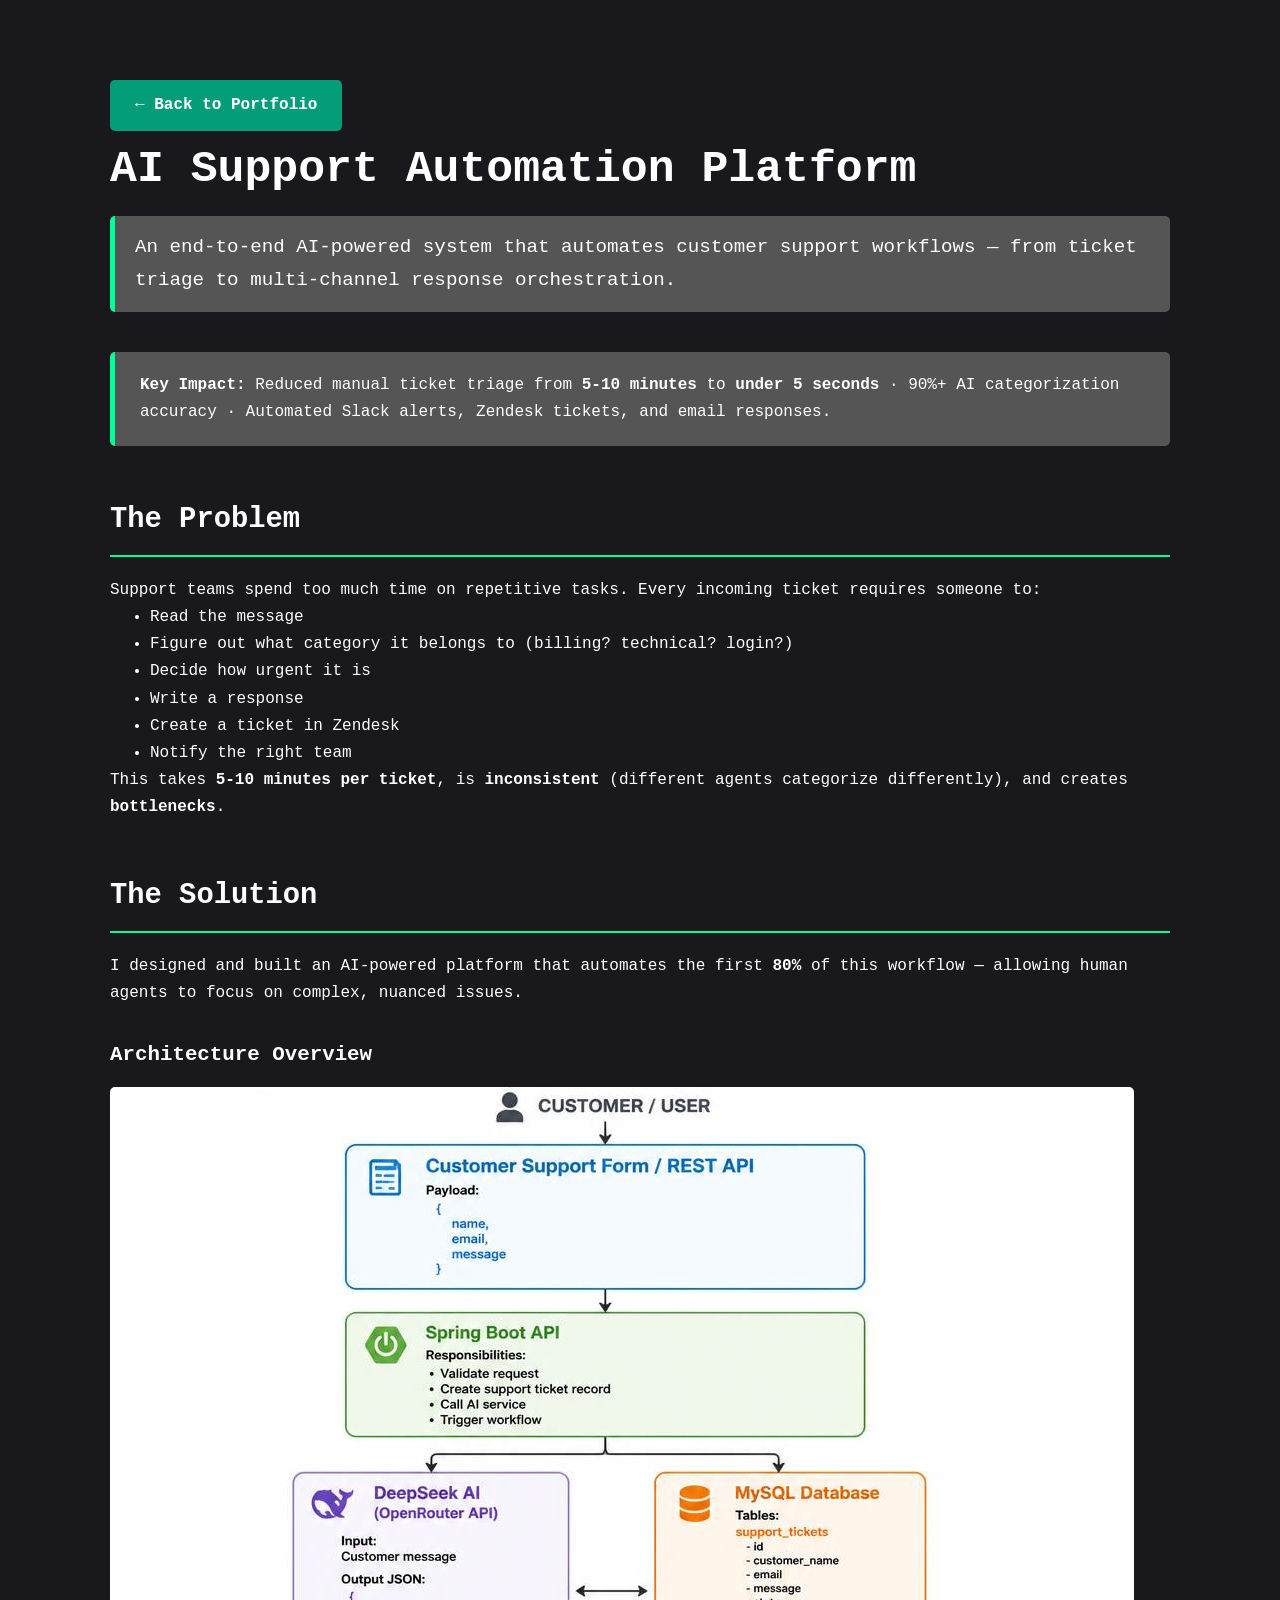
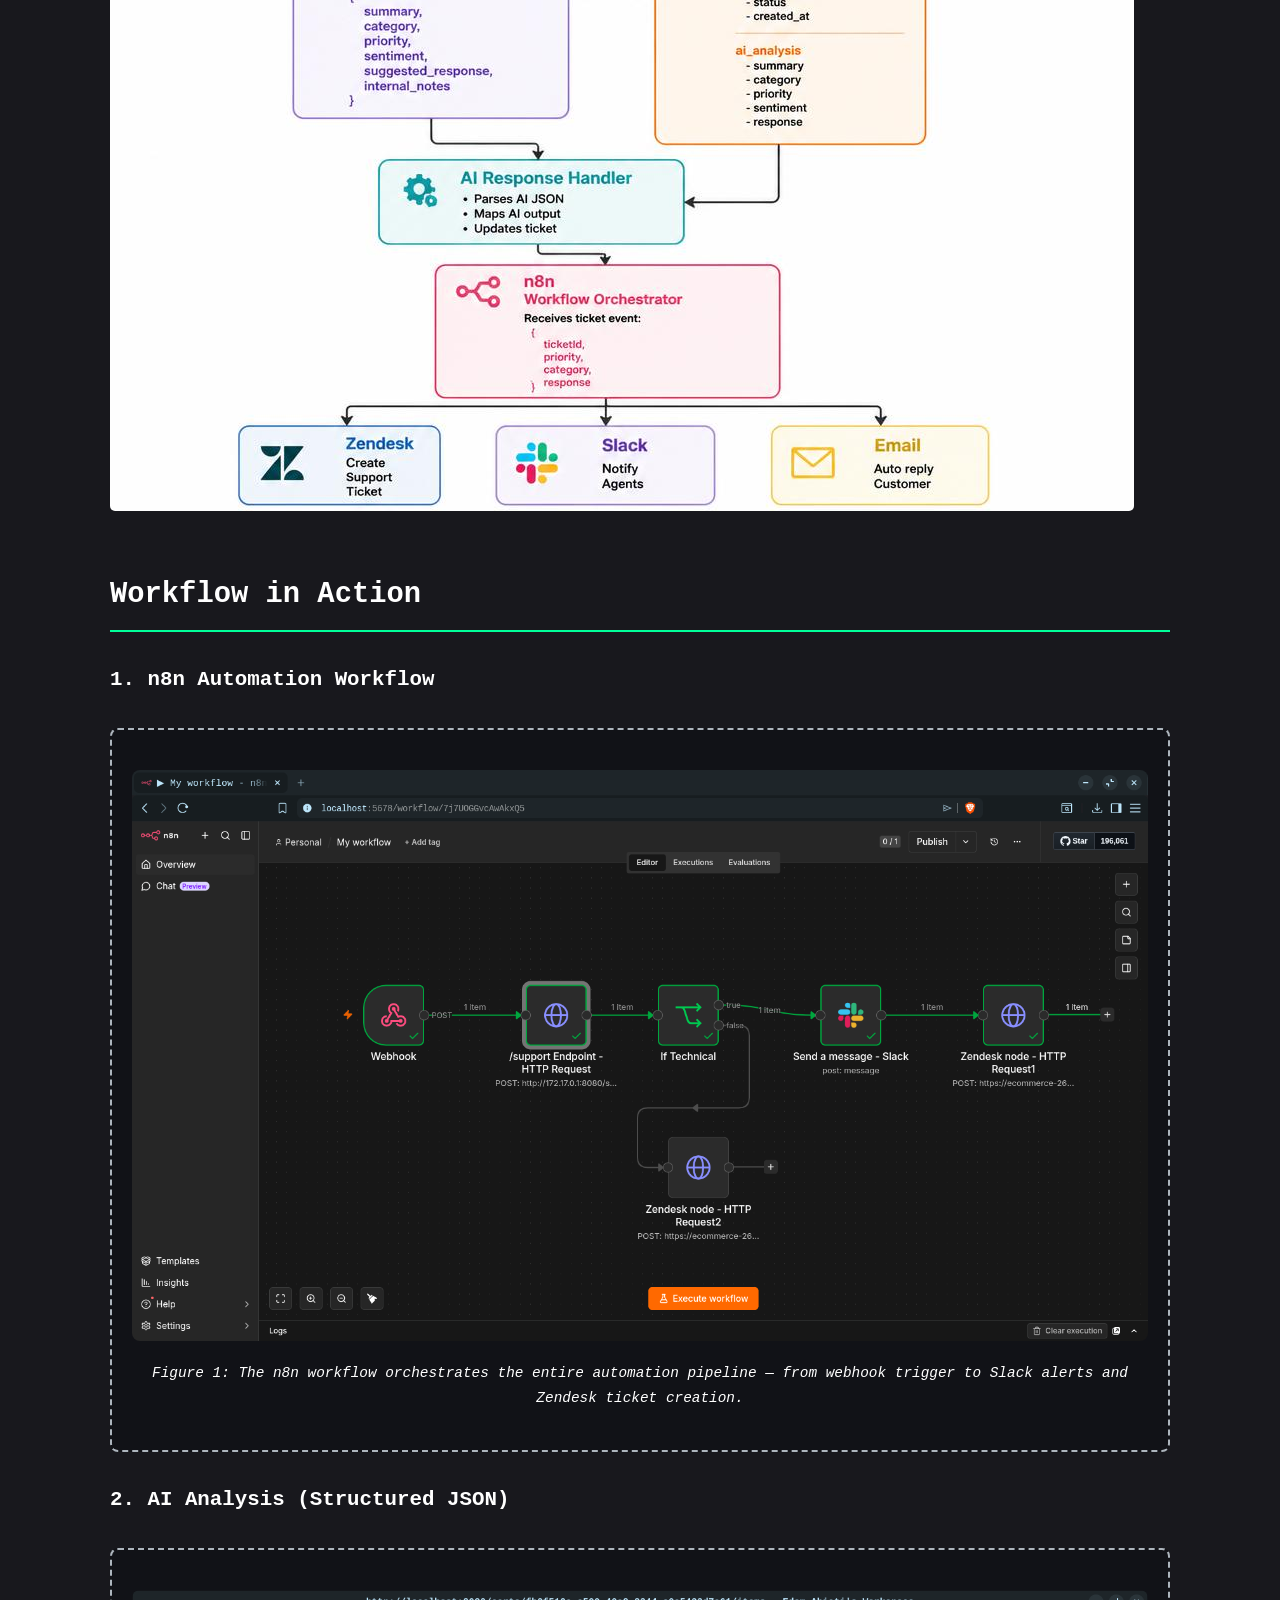
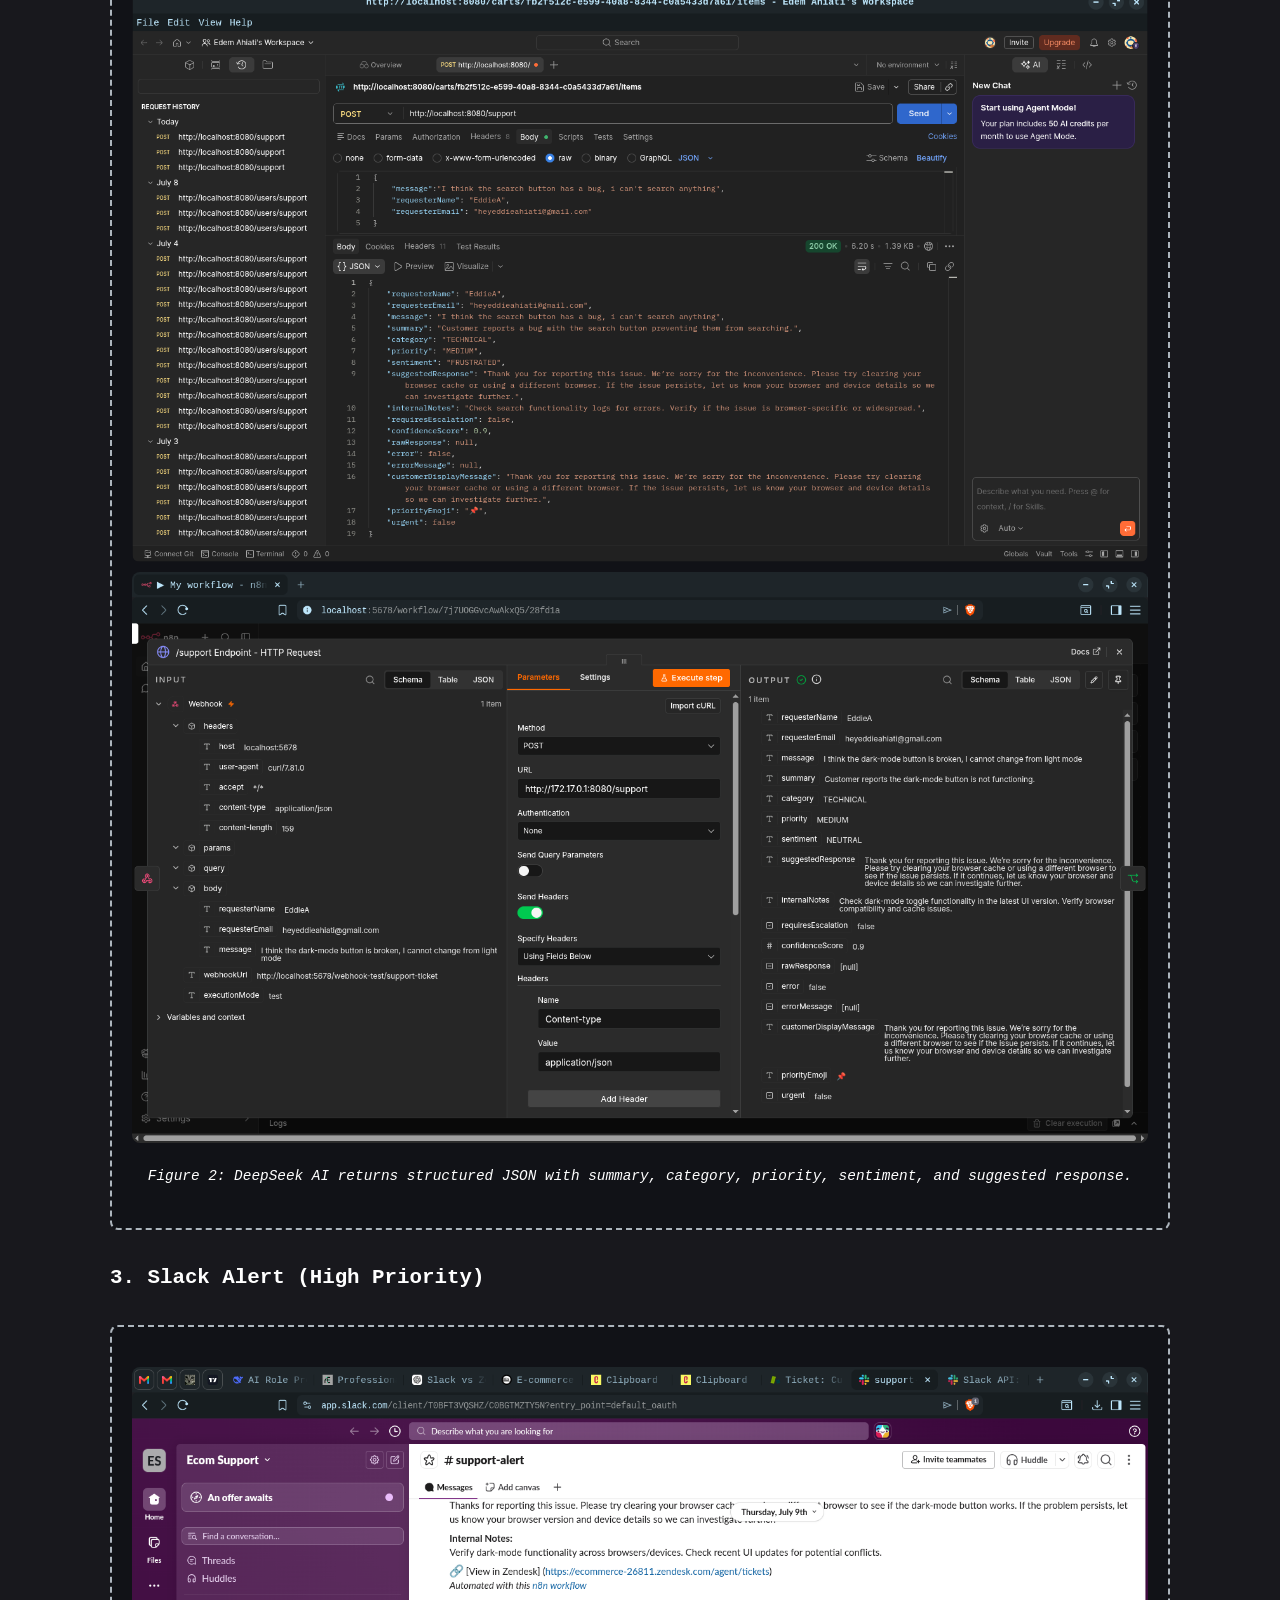
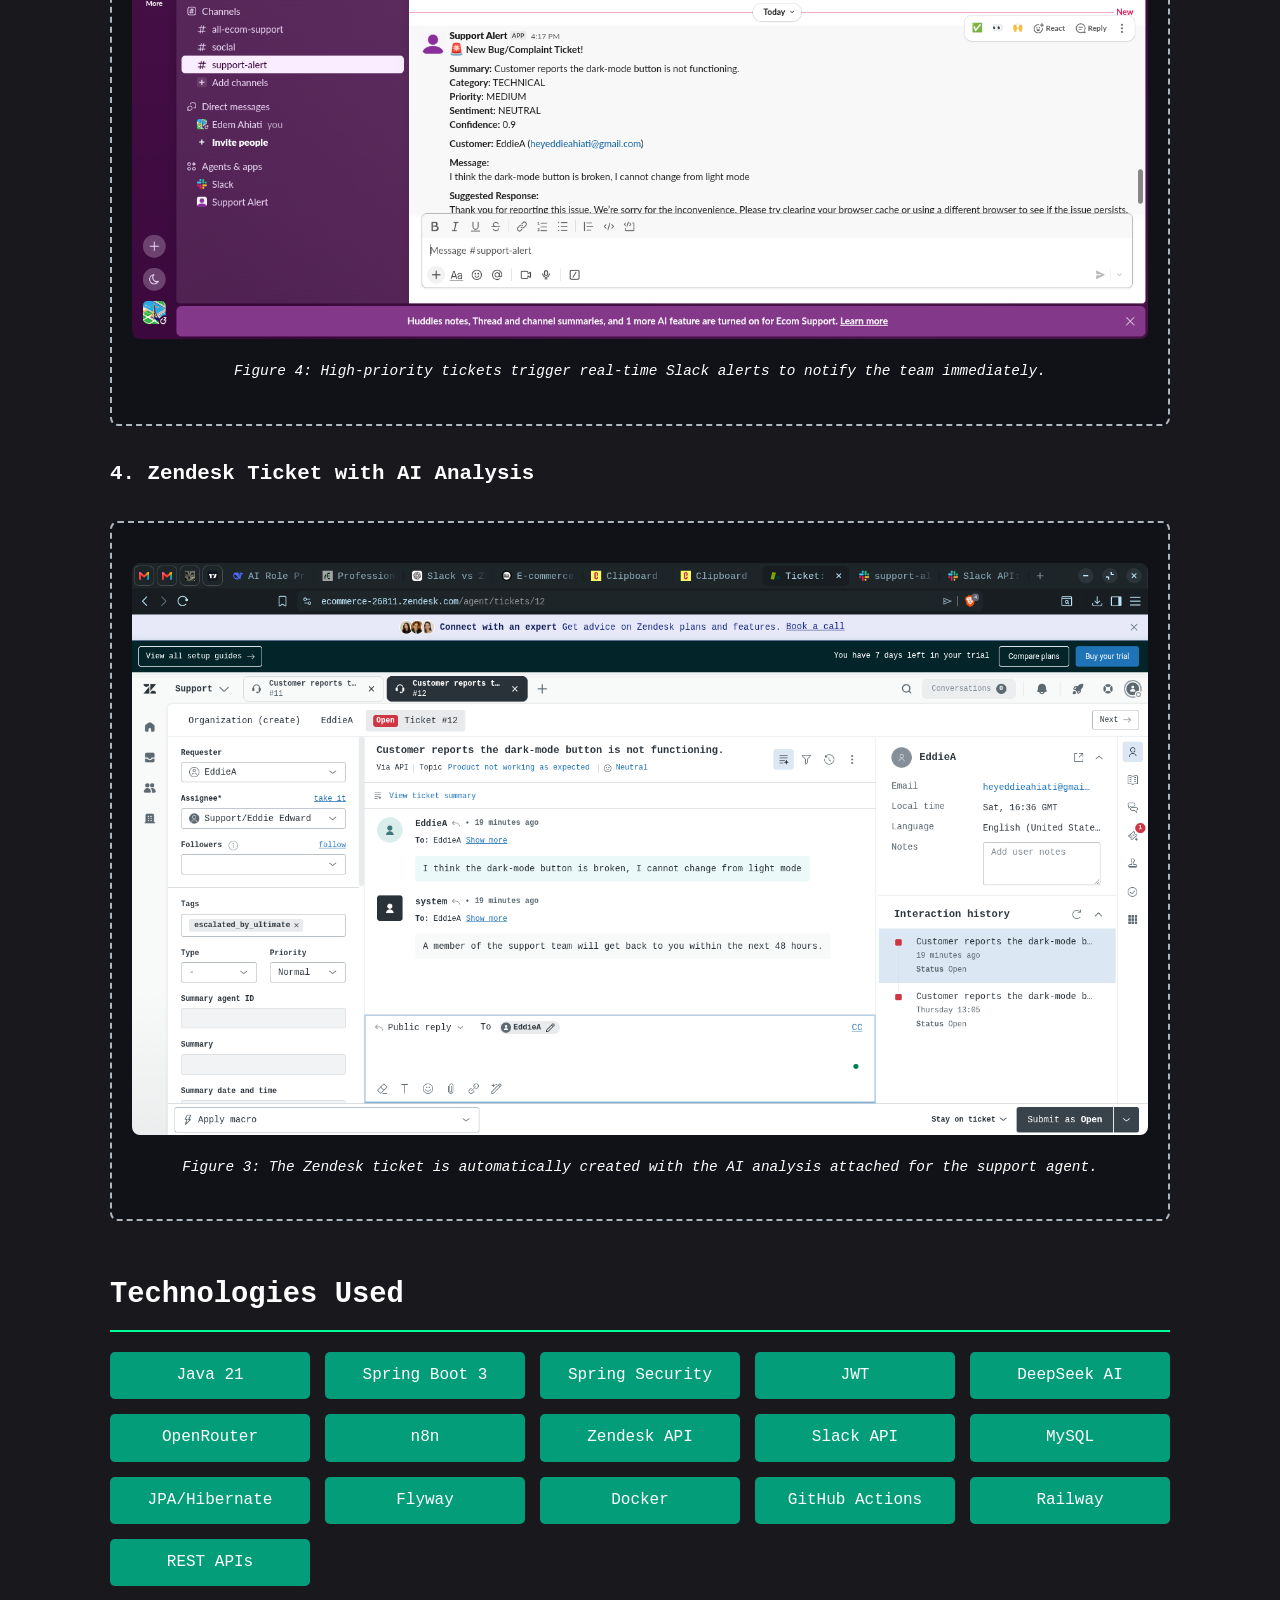
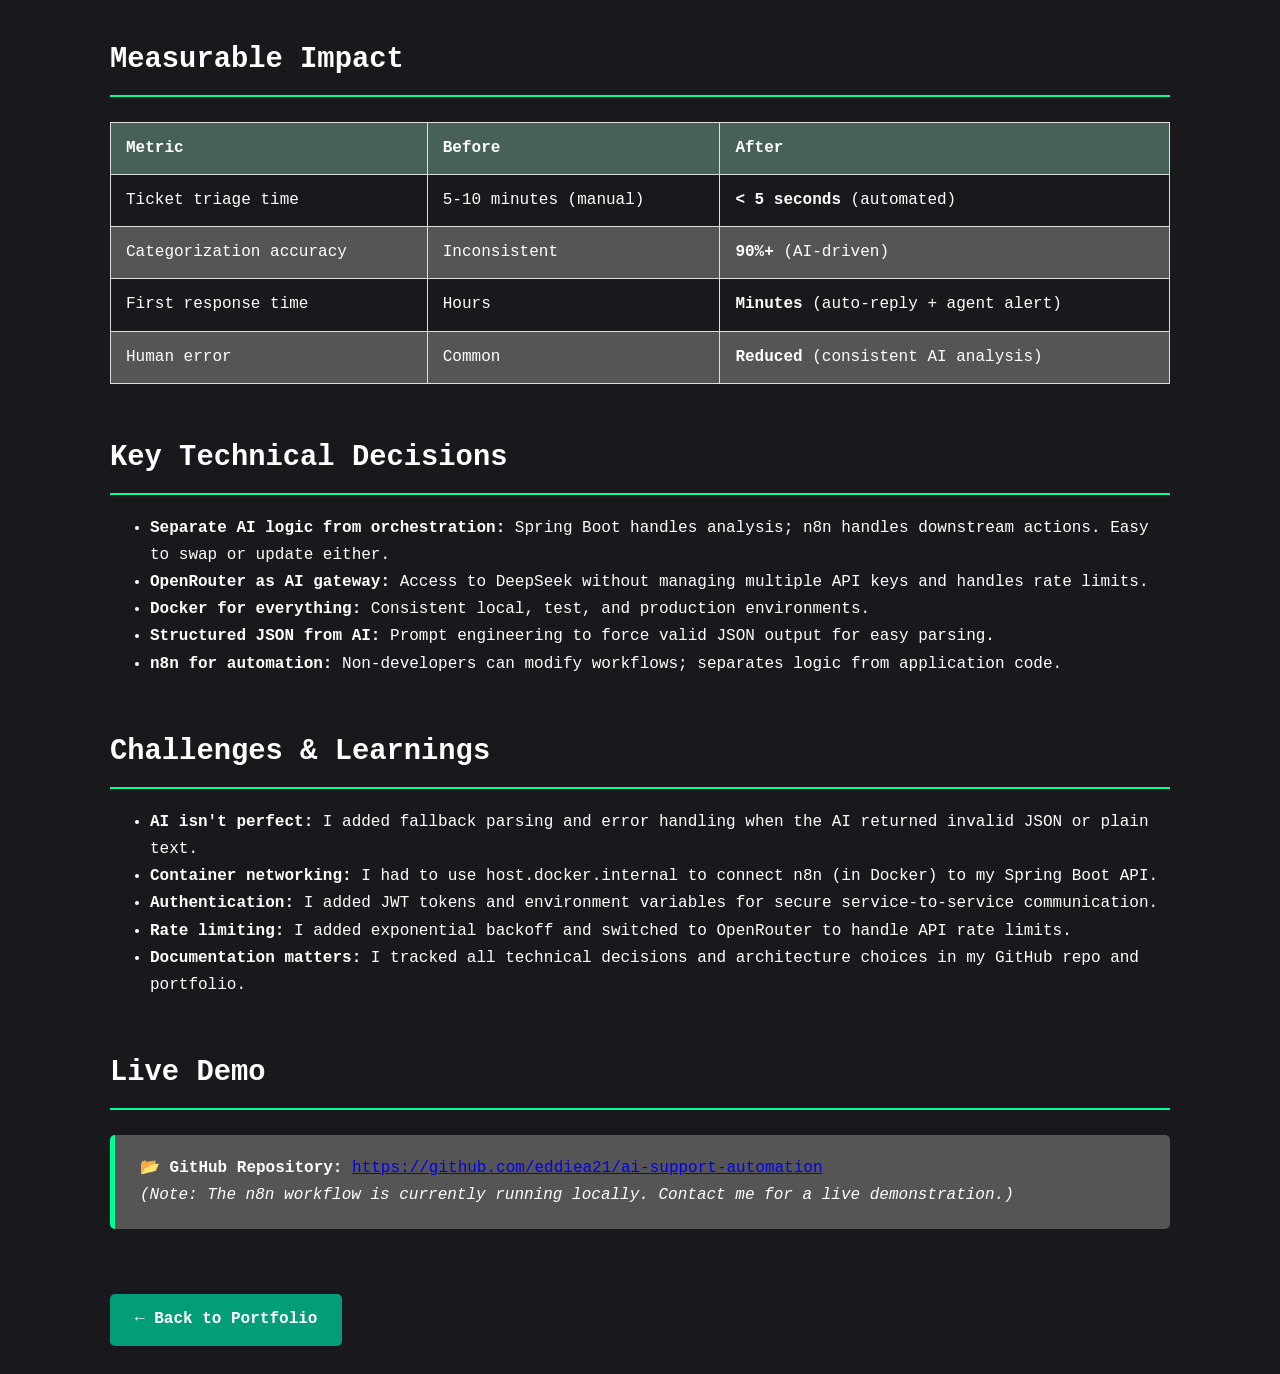
==== case-study.html @ dcce42e5 "Add second project(AI Automation Platform)" ====
<!DOCTYPE html>
<html lang="en">
<head>
    <meta charset="UTF-8">
    <meta name="viewport" content="width=device-width, initial-scale=1.0">
    <title>AI Support Automation Platform | Eddie Ahiati</title>
    <link rel="stylesheet" href="style.css">
    <style>
        /* --- Case Study Specific Styles --- */
        .case-study-container {
            max-width: 1100px;
            margin: 0 auto;
            padding: 40px 20px;
            font-family: 'Segoe UI', Tahoma, Geneva, Verdana, sans-serif;
            line-height: 1.7;
            color: #ffffff;
        }

        .case-study-container h1 {
            font-size: 2.8rem;
            margin-bottom: 0.2em;
            color: #ffffff;
        }

        .case-study-container .subtitle {
            font-size: 1.2rem;
            color: #ffffff;
            border-radius: 5px;
            border-left: 5px solid rgba(0, 255, 153);
            padding-left: 20px;
            margin-bottom: 40px;
            background: #555;
            padding: 15px 20px;
        }

        .case-study-container h2 {
            font-size: 1.8rem;
            margin-top: 50px;
            margin-bottom: 20px;
            color: #ffffff;
            border-bottom: 2px solid rgba(0, 255, 153);
            padding-bottom: 10px;
        }

        .case-study-container h3 {
            font-size: 1.3rem;
            margin-top: 30px;
            margin-bottom: 15px;
            color: #ffffff;
        }

        .case-study-container .highlight-box {
            background: #555;
            border-left: 5px solid rgba(0, 255, 153);
            padding: 20px 25px;
            margin: 25px 0;
            border-radius: 5px;
        }

        .case-study-container .tech-grid {
            display: grid;
            grid-template-columns: repeat(auto-fit, minmax(200px, 1fr));
            gap: 15px;
            margin: 20px 0;
        }

        .case-study-container .tech-item {
            background: #049d79;
            padding: 10px 15px;
            border-radius: 5px;
            font-weight: 500;
            text-align: center;
        }

        .screenshot-placeholder {
            background: #090c1071;
            border: 2px dashed #adb5bd;
            border-radius: 8px;
            padding: 40px 20px;
            text-align: center;
            margin: 30px 0;
            color: #6c757d;
            font-style: italic;
        }

        .screenshot-placeholder img {
            max-width: 100%;
            border-radius: 8px;
        }

        .screenshot-placeholder .caption {
            margin-top: 10px;
            font-size: 0.9rem;
            color: #ffffff;
        }

        .impact-table {
            width: 100%;
            border-collapse: collapse;
            margin: 25px 0;
        }

        .impact-table th,
        .impact-table td {
            border: 1px solid #ddd;
            padding: 12px 15px;
            text-align: left;
        }

        .impact-table th {
            background: #486156;
            color: #ffffff;
        }

        .impact-table tr:nth-child(even) {
            background: #555;
        }

        .back-link {
            display: inline-block;
            margin-top: 40px;
            padding: 12px 25px;
            background: #049d79;
            color: #ffffff;
            text-decoration: none;
            border-radius: 5px;
            font-weight: 600;
            transition: background 0.3s;
        }

        .back-link:hover {
            background: rgba(0, 255, 153);
        }

        .architecture-diagram img{
            border-radius: 5px;
        }

        /* Responsive */
        @media (max-width: 768px) {
            .case-study-container h1 {
                font-size: 2rem;
            }
            .case-study-container h2 {
                font-size: 1.5rem;
            }
            .tech-grid {
                grid-template-columns: repeat(auto-fit, minmax(150px, 1fr));
            }
        }
    </style>
</head>
<body>
    <!-- Include your portfolio's navigation/header here -->
    <header>
        <!-- Copy your existing header/nav code -->
        <nav>
            <!-- Your navigation links -->
        </nav>
    </header>

    <div class="case-study-container">
        <!-- Back Link -->
        <a href="index.html" class="back-link">← Back to Portfolio</a>

        <!-- Title Section -->
        <h1>AI Support Automation Platform</h1>
        <div class="subtitle">
            An end-to-end AI-powered system that automates customer support workflows — from ticket triage to multi-channel response orchestration.
        </div>

        <!-- Quick Stats -->
        <div class="highlight-box">
            <strong>Key Impact:</strong> Reduced manual ticket triage from <strong>5-10 minutes</strong> to <strong>under 5 seconds</strong> · 
            90%+ AI categorization accuracy · Automated Slack alerts, Zendesk tickets, and email responses.
        </div>

        <!-- ============================================ -->
        <!-- SECTION 1: THE PROBLEM                       -->
        <!-- ============================================ -->
        <h2>The Problem</h2>
        <p>
            Support teams spend too much time on repetitive tasks. Every incoming ticket requires someone to:
        </p>
        <ul>
            <li>Read the message</li>
            <li>Figure out what category it belongs to (billing? technical? login?)</li>
            <li>Decide how urgent it is</li>
            <li>Write a response</li>
            <li>Create a ticket in Zendesk</li>
            <li>Notify the right team</li>
        </ul>
        <p>
            This takes <strong>5-10 minutes per ticket</strong>, is <strong>inconsistent</strong> (different agents categorize differently), and creates <strong>bottlenecks</strong>.
        </p>

        <!-- ============================================ -->
        <!-- SECTION 2: THE SOLUTION                      -->
        <!-- ============================================ -->
        <h2>The Solution</h2>
        <p>
            I designed and built an AI-powered platform that automates the first <strong>80%</strong> of this workflow — allowing human agents to focus on complex, nuanced issues.
        </p>

        <h3>Architecture Overview</h3>
        <div class="architecture-diagram">
            <img src="images/arch.jpg" alt="architecture-diagram">
        </div>

        <!-- ============================================ -->
        <!-- SECTION 3: SCREENSHOTS (PLACEHOLDERS)        -->
        <!-- ============================================ -->
        <h2>Workflow in Action</h2>
        <!-- Screenshot 1: n8n Workflow -->
        <h3>1. n8n Automation Workflow</h3>
        <div class="screenshot-placeholder">
            <!-- REPLACE src WITH YOUR n8n WORKFLOW SCREENSHOT -->
            <img src="images/n8n-workflow.png" alt="n8n workflow showing webhook, HTTP request to Spring Boot, conditional logic, Slack, and Zendesk nodes">
            <div class="caption">Figure 1: The n8n workflow orchestrates the entire automation pipeline — from webhook trigger to Slack alerts and Zendesk ticket creation.</div>
        </div>

        <!-- Screenshot 2: AI JSON Response -->
        <h3>2. AI Analysis (Structured JSON)</h3>
        <div class="screenshot-placeholder">
            <!-- REPLACE src WITH YOUR AI JSON RESPONSE SCREENSHOT -->
            <img src="images/ai-json-response.png" alt="JSON response from DeepSeek AI showing summary, category, priority, sentiment, suggested response">
            <img src="images/n8n-ai-response.png" alt="JSON response from DeepSeek AI showing summary, category, priority, sentiment, suggested response">
            <div class="caption">Figure 2: DeepSeek AI returns structured JSON with summary, category, priority, sentiment, and suggested response.</div>
        </div>

        <!-- Screenshot 4: Slack Alert -->
        <h3>3. Slack Alert (High Priority)</h3>
        <div class="screenshot-placeholder">
            <!-- REPLACE src WITH YOUR SLACK ALERT SCREENSHOT -->
            <img src="images/slack-alert.png" alt="Slack notification showing high priority ticket alert">
            <div class="caption">Figure 4: High-priority tickets trigger real-time Slack alerts to notify the team immediately.</div>
        </div>

        <!-- Screenshot 3: Zendesk Ticket -->
        <h3>4. Zendesk Ticket with AI Analysis</h3>
        <div class="screenshot-placeholder">
            <!-- REPLACE src WITH YOUR ZENDESK TICKET SCREENSHOT -->
            <img src="images/zendesk-ticket.png" alt="Zendesk ticket showing AI analysis in the ticket body">
            <div class="caption">Figure 3: The Zendesk ticket is automatically created with the AI analysis attached for the support agent.</div>
        </div>

        <!-- ============================================ -->
        <!-- SECTION 4: TECHNOLOGIES                      -->
        <!-- ============================================ -->
        <h2>Technologies Used</h2>
        <div class="tech-grid">
            <div class="tech-item">Java 21</div>
            <div class="tech-item">Spring Boot 3</div>
            <div class="tech-item">Spring Security</div>
            <div class="tech-item">JWT</div>
            <div class="tech-item">DeepSeek AI</div>
            <div class="tech-item">OpenRouter</div>
            <div class="tech-item">n8n</div>
            <div class="tech-item">Zendesk API</div>
            <div class="tech-item">Slack API</div>
            <div class="tech-item">MySQL</div>
            <div class="tech-item">JPA/Hibernate</div>
            <div class="tech-item">Flyway</div>
            <div class="tech-item">Docker</div>
            <div class="tech-item">GitHub Actions</div>
            <div class="tech-item">Railway</div>
            <div class="tech-item">REST APIs</div>
        </div>

        <!-- ============================================ -->
        <!-- SECTION 5: IMPACT                            -->
        <!-- ============================================ -->
        <h2>Measurable Impact</h2>
        <table class="impact-table">
            <thead>
                <tr>
                    <th>Metric</th>
                    <th>Before</th>
                    <th>After</th>
                </tr>
            </thead>
            <tbody>
                <tr>
                    <td>Ticket triage time</td>
                    <td>5-10 minutes (manual)</td>
                    <td><strong>&lt; 5 seconds</strong> (automated)</td>
                </tr>
                <tr>
                    <td>Categorization accuracy</td>
                    <td>Inconsistent</td>
                    <td><strong>90%+</strong> (AI-driven)</td>
                </tr>
                <tr>
                    <td>First response time</td>
                    <td>Hours</td>
                    <td><strong>Minutes</strong> (auto-reply + agent alert)</td>
                </tr>
                <tr>
                    <td>Human error</td>
                    <td>Common</td>
                    <td><strong>Reduced</strong> (consistent AI analysis)</td>
                </tr>
            </tbody>
        </table>

        <!-- ============================================ -->
        <!-- SECTION 6: KEY DECISIONS                     -->
        <!-- ============================================ -->
        <h2>Key Technical Decisions</h2>
        <ul>
            <li><strong>Separate AI logic from orchestration:</strong> Spring Boot handles analysis; n8n handles downstream actions. Easy to swap or update either.</li>
            <li><strong>OpenRouter as AI gateway:</strong> Access to DeepSeek without managing multiple API keys and handles rate limits.</li>
            <li><strong>Docker for everything:</strong> Consistent local, test, and production environments.</li>
            <li><strong>Structured JSON from AI:</strong> Prompt engineering to force valid JSON output for easy parsing.</li>
            <li><strong>n8n for automation:</strong> Non-developers can modify workflows; separates logic from application code.</li>
        </ul>

        <!-- ============================================ -->
        <!-- SECTION 7: CHALLENGES & LEARNINGS            -->
        <!-- ============================================ -->
        <h2>Challenges & Learnings</h2>
        <ul>
            <li><strong>AI isn't perfect:</strong> I added fallback parsing and error handling when the AI returned invalid JSON or plain text.</li>
            <li><strong>Container networking:</strong> I had to use <code>host.docker.internal</code> to connect n8n (in Docker) to my Spring Boot API.</li>
            <li><strong>Authentication:</strong> I added JWT tokens and environment variables for secure service-to-service communication.</li>
            <li><strong>Rate limiting:</strong> I added exponential backoff and switched to OpenRouter to handle API rate limits.</li>
            <li><strong>Documentation matters:</strong> I tracked all technical decisions and architecture choices in my GitHub repo and portfolio.</li>
        </ul>

        <!-- ============================================ -->
        <!-- SECTION 8: LIVE DEMO                         -->
        <!-- ============================================ -->
        <h2>Live Demo</h2>
        <div class="highlight-box">
            <p><strong>📂 GitHub Repository:</strong> 
                <a href="https://github.com/EddieA21/E-commerce-store" target="_blank">
                    https://github.com/eddiea21/ai-support-automation
                </a>
            </p>
            <p><em>(Note: The n8n workflow is currently running locally. Contact me for a live demonstration.)</em></p>
        </div>

        <!-- Back Link -->
        <a href="index.html" class="back-link">← Back to Portfolio</a>
    </div>

    <!-- Include your portfolio's footer here -->
    <footer>
        <!-- Your existing footer code -->
    </footer>
</body>
</html>
---- style.css ----
* {
    margin: 0;
    box-sizing: border-box;
    font-family: "JetBrains Mono", monospace, -apple-system, BlinkMacSystemFont, 'Segoe UI', Roboto, Oxygen, Ubuntu, Cantarell, 'Open Sans', 'Helvetica Neue', sans-serif;
}

html{
    scroll-behavior: smooth;
}
.animate__animated.animate__pulse {
  --animate-duration: 1.5s;
  --animate-delay: 4s
}
body {
    background-color: #18181d;
    color: #ffffff;
    min-height: 100vh;
    overflow-x: hidden;
}

.grid_stretch{
    position: relative;

}
/* Made the grid come before portfolio content */
.svg_grid1{
    position: absolute;
    z-index: -1;
    height: 80vh;
    opacity: 0.1;
    width: 100vw;
    margin-top: 5.7rem;
}

/* Loading Screen */
#loading-screen {
    position: fixed;
    top: 0;
    left: 0;
    width: 100%;
    height: 100%;
    background: linear-gradient(135deg, #0f172a 0%, #1e293b 100%);
    display: flex;
    flex-direction: column;
    justify-content: center;
    align-items: center;
    z-index: 1000;
    transition: opacity 0.5s ease-out;
}

.nameIntro, .nameIntro1{
    line-height: 2.5rem;
    font-size: 2.6rem;
    word-spacing: -8px;
    font-weight: 800;
}

.loader {
    width: 80px;
    height: 80px;
    position: relative;
}

.loader-inner {
    position: absolute;
    border: 4px solid transparent;
    border-top: 4px solid rgba(0, 255, 153);
    border-radius: 50%;
    width: 100%;
    height: 100%;
    animation: spin 1.5s linear infinite;
}

.loader-inner:nth-child(2) {
    border: 4px solid transparent;
    border-bottom: 4px solid rgb(136, 241, 199);
    animation: spin-reverse 1s linear infinite;
}

.loader-text {
    margin-top: 20px;
    font-size: 1.5rem;
    color: rgba(0, 255, 153);
    text-align: center;
}

.progress-bar {
    width: 200px;
    height: 4px;
    background: #334155;
    border-radius: 2px;
    margin-top: 20px;
    overflow: hidden;
}

.progress {
    height: 100%;
    width: 0%;
    background: linear-gradient(90deg, rgb(58, 245, 170), rgba(0, 255, 153));
    border-radius: 2px;
    transition: width 3s linear;
}

/* Portfolio Content */
#portfolio-content {
    opacity: 1;
    padding: 20px;
    max-width: 1220px;
    margin: 0 auto;
    transition: filter 0.3s ease;
}
/* #portfolio-content:not(.svg_grid1) {
    opacity: -1;

    max-width: 100%;
    margin: 0;
    transition: filter 0.3s ease;
} */

.body_change{
    opacity: 1;
    padding: 20px;
    max-width: 1220px;
    margin: 0 auto;
    overflow-x: hidden;
    transition: filter 0.3s ease;
}
 .side_menu {
    position: fixed;
    top: 0;
    right: 0;
    width: 45vw;
    height: 100%;
    background-color: #29292e;
    z-index: 1000;
    display: flex;
    flex-direction: column;
    padding-top: 4rem;
    align-items: center;
    line-height: 4rem;
    transform: translateX(100%);
    transition: transform 0.4s ease-in-out;
}
.cross{
    position: absolute;
    top: 35px;
    right: 25px;
    width: 35px;
    height: 35px;
    border: 0;
    border-radius: 5px;
    font-size: 25px;
    cursor: pointer;
    background-color: rgba(0, 255, 153);
}

.home_nav{
    color: rgba(0, 255, 153);
    font-size: large;
}
.nav_lists a:not(.home_nav){
    color: #ffffff;
    text-decoration: none;
}
.navside_lists a:not(.home_nav){
    color: #ffffff;
    text-decoration: none;
}
.navside_lists a:not(.home_nav):hover{
    color: rgba(0, 255, 153);
}

.nav_lists a:not(.home_nav):hover{
    color: rgba(0, 255, 153);
}

.reverse{
    background: transparent;
    border: 1px solid rgba(0, 255, 153);
    padding: .5rem;
    display: flex;
    justify-content: center;
    align-items: center;
    width: 2.5rem;
    height: 2.5rem;
    cursor: pointer;
    border-radius: 6px;
    animation-name: reverseArrow;
    animation-duration: 0.5s;
    animation-delay: 2.2s;
}

@keyframes reverseArrow{
    from{
        transform: rotate(90deg);
    }
    to{
        transform: rotate(0);
    }
}

.reverse_arrow{
    font-weight: 600;
    font-size: 1.5rem;
}

.navside_lists{
    list-style: none;
    display: flex;
    flex-direction: column;
    justify-content: flex-start;
    /* align-items: center; */
    margin: 0;
    padding: 0;
    width: 100%;
    font-size: large;
}

.nav_lists{
    list-style: none;
    display: flex;
    justify-content: space-evenly;
    align-items: center;
    padding: 1rem;
    width: 100%;
    font-size: large;
}

.side_menu.active {
    transform: translateX(0);
}

.nav_bar {
    display: flex;
    justify-content: space-between;
    padding-bottom: 15px;
    padding-top: 5px;
    margin-bottom: 1rem;
    align-items: center;
}

.myName {
    font-size: 2.5rem;
    color: #ffffff;
}

.nameIntro1{
    color: rgba(0, 255, 153);
    margin-bottom: 1.5rem;
    
}

.collapsible {
    width: 30px;
    height: 30px;
    cursor: pointer;
    border-radius: 5px;
    border: 1px solid rgb(2, 248, 150);
    background-color:  rgba(0, 255, 153);
    
}

.profile {
    display: flex;
    flex-direction: column;
    justify-content: center;
    align-items: center;
    margin-bottom: 6rem;
    text-align: center;
}

.profile img {
    width: 250px;
    border-radius: 50%;
    object-fit: cover;

    filter: grayscale(15%);
    border: 2px solid rgba(0, 255, 153);
}

.border-animation{
    position: absolute;
    top: 0;
    left: 0;
    width: 100%;
    height: 100%;
    animation: rotate 15s linear infinite;
    z-index: 1;
}

.grid_right{
    position: relative;
    padding: 1rem;
}

.intro_text{
    line-height: 1.8rem;
    margin-top: 2rem;
}

@keyframes rotate {
    from{
        transform: rotate(0);
    }
    to{
        transform: rotate(360deg);
    }
}
.status {
    color: #f8fafc;
    font-size: 1.2rem;
    margin-bottom: 10px;
    position: absolute;
    top: -3rem;
}

.nameIntro {
    padding-top: 1.5rem;
    margin-bottom: 10px;
    color: #f8fafc;

}

.profile p {
    color: #f8fafc;
    margin-bottom: 20px;
    max-width: 600px;
}

.profile a[download] {
    display: inline-block;
    padding: 12px 25px;
    background-color: rgb(47, 201, 139);
    color: white;
    text-decoration: none;
    border-radius: 30px;
    font-weight: 800;
    margin-bottom: 25px;
    animation-name: upDown;
    animation-duration: 4s;
    animation-iteration-count: infinite;
    animation-timing-function: ease-in-out;
    transition:  .6s ease;
}

@keyframes upDown{
    50%{
        transform: translateY(-6px);
    }
   
}

.profile a[download]:hover {
    background: rgba(0, 255, 153);
}

.socials {
    display: flex;
    justify-content: center;
    gap: 20px;
    margin-top: 0.7rem;
    width: auto;
}

.socials_footer{
    display: flex;
    gap: 1rem;
    flex-shrink: 1;
}
.footer_items p{
    font-size: 1.3rem;
}

.socials_footer a{
    color: rgba(0, 255, 153);
    text-decoration: none;
    font-size: 1.4rem;
    transition: color 0.3s ease;
}
.move_up{
    color: rgba(0, 255, 153);
    text-decoration: none;
    font-size: 1.4rem;
    border: 1px solid;
    width: 1.8rem;
    border-radius: 5px;
    text-align: center;
}

.socials a {
    color: rgba(0, 255, 153);
    text-decoration: none;
    font-size: 1.5rem;
    transition: color 0.3s ease;
}

.socials a:hover {
    color: #f8fafc;
}

.education_title, .short_profile, .projects, .experience, .report {
    text-align: center;
    font-size: 3rem;
    font-weight: 800;
    margin: 40px 0 20px;
    color: #ffffff;
    opacity: 1;
}

.education {
    display: grid;
    grid-template-columns: repeat(auto-fit,minmax(280px,1fr));
    gap: 25px;
}

.education_stage {
    position: relative;
    overflow: hidden;

    background: rgba(255,255,255,0.04);
    border: 1px solid rgba(255,255,255,0.08);
    border-radius: 20px;

    backdrop-filter: blur(15px);

    transition:
        transform .4s ease,
        border-color .4s ease,
        box-shadow .4s ease;

    padding: 30px;
}

.education_stage::before {
    content: "";

    position: absolute;
    inset: 0;

    background:
        radial-gradient(
            500px circle at var(--x) var(--y),
            rgba(0,255,153,.18),
            transparent 40%
        );

    opacity: 0;
    transition: opacity .3s ease;
}

.education_stage:hover {
    transform: translateY(-10px);
    border-color: #00ff99;

    box-shadow:
        0 0 30px rgba(0,255,153,.2);
}

.education_stage:hover::before {
    opacity: 1;
}

.education_stage p {
    color: #cbd5e1;
    line-height: 1.6;
}

.profile_container {
    display: grid;
    grid-template-columns: repeat(auto-fit, minmax(300px, 1fr));
    gap: 1rem;
    margin-bottom: 5rem;
}

.container_box {
    border-radius: 12px;
    overflow: hidden;
    height: 200px;
}

.container_box img {
    width: 100%;
    height: 100%;
    object-fit: cover;
}

.projects_container {
    display: grid;
    grid-template-columns: repeat(auto-fit, minmax(450px, 1fr));
    gap: 20px;
    margin-bottom: 5rem;
}

form{
    display: flex;
    flex-direction: column;
    gap: 1rem;
    justify-content: center;
    padding: 1rem;
    margin-bottom: 5rem;
}


#userDetails, #userDetails2, #usermsg{
    width: 100%;
    background-color: rgba(192, 187, 187, 0.068);
    color: rgba(255, 255, 255, 0.685);
    border: 1px solid rgb(54, 54, 54);
    border-radius: 5px;
    margin-bottom: 7px;
    margin-top: 5px;
    outline: 0;
    transition: border-color 0.2s;
}

#userDetails:focus,
#userDetails2:focus,
#usermsg:focus{
    border-color: rgb(97, 95, 95);
}

#userDetails, #userDetails2{
    padding: .6rem;
}
#usermsg{
    font-size: 16px;
    padding: .6rem;
    resize: none;
    
}

.send_message{
    background-color: rgb(4, 134, 82);
    border: 0;
    border-radius: 5px;
    padding: .5rem;
    font-size: 1rem;
    color: #fff;
    cursor: pointer;
    transition: background-color 0.2s;
}
.send_message:hover{
    background-color: rgb(6, 160, 98);
}

#contact_me{
    padding: 1rem;
    text-align: left;
}


.projects_box {
    position: relative;
    height: 25rem;
    border: 1px solid rgb(97, 95, 95);
    cursor: pointer;
    transition: transform 0.5s ease, box-shadow 0.3s ease;
    border-radius: 12px;
    overflow: hidden;
}

.projects_box:hover {
    transform: perspective(800px) rotateX(5deg) rotateY(5deg) scale(1.02);
    box-shadow: 0 20px 40px rgba(0,0,0,0.3);
}

.project_stack {
    padding-top: 0.5rem;
    padding-bottom: 0;
    font-size:x-large;
    width: 50%;
    display: inline;
}

.project_view{
    display: flex;
    justify-content:space-between;
}

.visit_link{
    font-weight: bold;
    color: #00ff99;
}

.project_overlay {
    position: absolute;
    height: 45%;
    bottom: 0;
    left: 0;
    right: 0;
    background: linear-gradient(transparent, rgba(0,0,0,0.8));
    padding: 20px;
    padding-bottom: 0.5rem;
    color: white;
    line-height: 1.5rem;
}

.map-container {
  width: 100%;
  height: 100%;
  margin-top: 20px;
  filter: grayscale(0) invert(1);
  display: flex;
  justify-content: center;
  margin-bottom: 1.5rem;
  animation-name: colorChange;
  animation-duration: 5s;
  animation-iteration-count: infinite;
  animation-timing-function: ease-in;
}

@keyframes colorChange{
    0%{
        filter: grayscale(0) invert(1);
    }
    25%{
        filter: grayscale(1) invert(1);
    } 
    50%{
        filter: grayscale(100%) invert(1);
    }
} 

iframe{
    border-radius: 2rem;
    padding: 1rem;
}

.projects_box img {
    width: 100%;
    height: 55%;
    object-fit: cover;
}

@media screen and (max-width:768px){
    .projects_box img{
        height: 40%;
    }
    .project_overlay{
        height: 60%;
    }
}

.experience_container {
    display: grid;
    grid-template-columns: repeat(auto-fit, minmax(450px, 1fr));
    gap: 35px;
    grid-auto-rows: 16rem;
    margin-top: 5rem;
    margin-bottom: 8.5rem;
}


.details{
    display: flex;
    justify-content: center;
    align-items: center;
    gap: 1rem;
    width: 100%;
}

.message, .email{
    text-align: center;
    padding: 1rem;
    width: 100%;
    font-size: large;
    font-weight:500;
    text-decoration: none;
    border-radius: 10px;
    border: none;
    color: #fff;

}

.email{
    background-color: rgb(1, 185, 112);
}

.message{
    background-color: #01c9c9;
}

.experience_box img {
    width: 100%;
    height: 100%;
    object-fit: cover;
    border-radius: 12px;
}

.footer_items{
    display: flex;
    justify-content: space-around;
    align-items: center;
    flex-wrap: nowrap;
    width: 100%;
    flex-shrink: 1;
    margin-top: 5rem;
    margin-bottom: 3rem;
}

.message a{
    text-decoration: none;
    color: white;
}

.know_me{
    text-align: center;
}

.known_text{
    font-size: 1.5rem;
}

.report {
    margin-top: 60px;
}

#portfolio-content > p {
    text-align: center;
    color: #cbd5e1;
    max-width: 800px;
    margin: 0 auto 40px;
    line-height: 1.6;

}

.timeline_container {
    display: flex;
    margin: 40px 0 80px;
    position: relative;
}

.timeline-line {
    position: relative;
    width: 2px;
    min-height: 600px;
    background: linear-gradient(180deg, #68728109, #334155, #737a8302);
    border-radius: 4px;
    overflow: hidden;
    margin-right: 40px;
    flex-shrink: 0;
}

.timeline-progress {
    position: absolute;
    top: 0;
    left: 0;
    width: 100%;
    height: 0%;
    background: linear-gradient(180deg, rgba(0, 73, 44, 0) 0%, rgb(6, 241, 147)97%, rgba(231, 231, 231, 0) 100%, rgba(231, 231, 231, 0));
    border-radius: 4px;
    transition: height 0.2s ease-out;
}

.tech_box{
    display: flex;
    height: 80%;
    flex-wrap: nowrap;
    justify-content: space-evenly;
    align-items: center;
}

.tech_stack{
    font-size: 1.1rem;
    color: #ffffff;
    font-weight: bold;
    opacity: 1;
    text-align: center;
    padding: 5px;
    transition: transform 0.2s ease;
    border: 1px solid rgb(54, 54, 54);
    border-radius: 5px;
    margin: 5px;
}

.stack_text{
    font-size: 1rem;
    text-align: center;
    margin-top: 1rem;
}

.solo_color{
    color: rgba(0, 255, 153);
}

.first_box, .second_box{
    display: flex;
    justify-content: center;
    align-items: center;
    width: 83%;
    gap: 2.5rem;
}

.inner_flex{
    padding: 2.5rem;
    display: flex;
    justify-content: center;
    align-items: center;
    width: 100%;
    z-index: -1;
    gap:1.5rem;
    background: rgb(22, 22, 29);
    border-radius: 2rem;
    border-top:  5.1px solid rgb(0, 118, 122);
    border-bottom: 0.1px solid  #018181d5;
    border-left: 0.1px solid palevioletred;
    
}

@media screen and (min-width:1024px){
    .inner_textbox{
        width: 100%;
        flex-grow: 1;
    }
    .first_box, .second_box{
        width: 100%;
    }
    
}
.inner_textbox{
    padding: .4rem;
    color: white;
    font-weight: 600;
}

.svgicon{
    width: 5rem;
    border-radius: 1rem;

}
.main_flex{
    display: flex;
    flex-direction: column;
    justify-content: center;
    align-items: center;
    gap: 3rem;
    margin-bottom: 8rem;
    margin-top: 5rem;
    width: 100%;
    overflow: hidden;
    padding-right: .1rem;
}
@media screen and (max-width:960px){
    .first_box, .second_box{
        flex-direction: column;
        width: 100%;
    }
    .inner_flex{
        flex-direction: column;
        gap: 0;
        padding: 1rem;
    }
    .inner_textbox h3{
        display: inline;
    }
    .inner_textbox{
        padding: 1rem;
        padding-top: 0;
        padding-bottom: 0;        
    }
    .svgicon{
        align-self: flex-start;
        margin-bottom: .6rem;    
    }
}

.glass_text{
    color: #ffffff;
    font-weight: bold;
    opacity: 1;
    text-align: left;
    font-size: 1.1rem;
    backdrop-filter: blur(2px);
    position: absolute;
    bottom: 1rem;
    left: 1rem;
    transition: transform 0.2s ease;
}
.glass_text2{
    color: #ffffff;
    font-weight: bold;
    opacity: 1;
    text-align: left;
    font-size: 1.1rem;
    backdrop-filter: blur(2px);
    position: absolute;
    bottom: 1rem;
    left: 1rem;
    transition: transform 0.2s ease;
}
.glass_text1{
    color: #ffffff;
    font-weight: bold;
    opacity: 1;
    text-align: left;
    font-size: 1.1rem;
    position: absolute;
    bottom: 1.5rem;
    left: 1rem;
    transition: transform 0.2s ease;
}

.glass{
    height: 100%;
    position: relative;
}

.navtop{
    display: flex;
    justify-content: space-evenly;
    width: 70%;
}

.box1{
    background: url("images/rain1.jpg");
    background-size: cover;

   
}

.container_box:hover h2{
    transform: translateX(4px);
}

.box2{
    background: url("images/rain.jpg");
    background-size: cover;

}

.box3{
    background:rgb(22, 22, 29);
    border: 1px solid rgb(54, 54, 54);
}

.box4{
    background: linear-gradient(30deg, rgb(9, 212, 131), rgba(238, 130, 238, 0), rgb(168, 163, 168));
    
}

.box5{
    background: url("images/green3.png");
    background-attachment: fixed;
    background-size: cover;
    background-position: center;

}

.text_up{
    padding-bottom: 1.7rem;
}

.box6{
    background: url("images/rain2.png");
    border: 1px solid rgb(54, 54, 54);
}

.journey_container {
    margin-top: 3rem;
}

.bullet_position{
    position: relative;
}

.journey_box {
    margin-bottom: 10rem;
    display: flex;
    flex-direction:row-reverse;


    gap: 15px;
}

@media screen and (max-width:768px){
    .journey_box{
        flex-direction: column-reverse;
    }
}

.journeyImage_flex{
    display: flex;
    gap: 1rem;
    justify-content: center;
}

.journey_images {
    width: 47%;
    border-radius: 12px;
    object-fit: cover;
}

.journey_text {
    color: #cbd5e1;
    line-height: 1.6;
}

.date{
    font-size: 2.7rem;
}

.bullet{
    position: absolute;
    left: -3.8rem;
    top: 0;
    color: rgba(0, 255, 153);
    font-weight: 800;
    font-size: 2.5rem;
}

@media screen and (max-width:768px){
    .bullet{
        left: -3.4rem;
    }
}

/* Animations */
@keyframes spin {
    0% { transform: rotate(0deg); }
    100% { transform: rotate(360deg); }
}

@keyframes spin-reverse {
    0% { transform: rotate(0deg); }
    100% { transform: rotate(-360deg); }
}

/* Responsive Design */
@media (max-width: 768px) {
    .timeline_container {
        
        justify-content: space-between;
    }
    
    .navtop{
        display: none;
    }
    
    .profile_container,
    .projects_container,
    .experience_container {
        grid-template-columns: 1fr;
    }
    
   
    
}

@media screen and (width:768px){
    .navtop{
        display: block;
    }
}

@media screen and (min-width:768px){
    .collapsible{
        display: none;
    }
    .reverse{
        display: none;
    }
}

@media screen and (min-width:1024px){
    .profile{
        display: flex;
        flex-direction: row-reverse;
        justify-content: space-between;
        align-items: center;
        margin-top: 3rem;

    }
    .grid_right{
        align-self: center;
    }

    .grid_left{
        align-self: center;
        text-align: left;
        height: 27rem;
        position: relative;
    }
    .profile img{
        width: 30rem;
    }
    .nameIntro, .nameIntro1{
        font-size: 4.3rem;
        font-weight:800;
        line-height: 3.5rem;
        display: block;
    }

    .nameIntro1{
        margin-bottom: 1rem;
    }
    .intro_text{
        line-height: 1.8rem;
    }
    .profile_container{
        display: grid;
        grid-template-rows: repeat(4, 1fr);
        grid-template-columns: repeat(5, 1fr);
        grid-template-areas:    "one one one rightt rightt"
                                "one one one right1 right1"
                                "five five right2 right2 right2"
                                "seven seven right2 right2 right2";
        justify-content: center;
        width: auto;
        gap: 2rem;
    }
    
    

    .box1{
        grid-area: one;
        height: auto;
    }
    .box6{
        grid-area: right2;
        height: auto;
    }
    .box2{
        grid-area: rightt;
        height: auto;
    }
    .box3{
        grid-area: right1;
        height: auto;
    }
    .box4{
        grid-area: five;
        height: auto;
    }
    .box5{
        grid-area: seven;
        height: auto;
    }
    .glass_text, .glass_text1, .glass_text2{
        font-size: 1.4rem;
        max-width: 90%;
    }
    .text_up{
    padding-bottom: 5rem;
}
}
@media screen and (min-width:1060px){
    .nameIntro, .nameIntro1{
        font-size: 4.6rem;
        font-weight:800;
        line-height: 3.7rem;
        display: block;
    }
}
@media screen and (min-width: 890px){
    .experience_container{
        display: grid;
        grid-template-rows: repeat(2, 14rem);
        grid-template-columns: repeat(4, 18rem);
        grid-template-areas:    "exp1 exp1 exp2 exp2"
                                "exp3 exp3 exp4 exp4";
        justify-content: center;
        gap: 2rem;
        /* overflow: hidden; */
        width: 100%;
    }

    .exp1{
        grid-area: exp1;
    }
    .exp2{
        grid-area: exp2;
    }
    .exp3{
        grid-area: exp3;
    }
    .exp4{
        grid-area: exp4;
    }
}
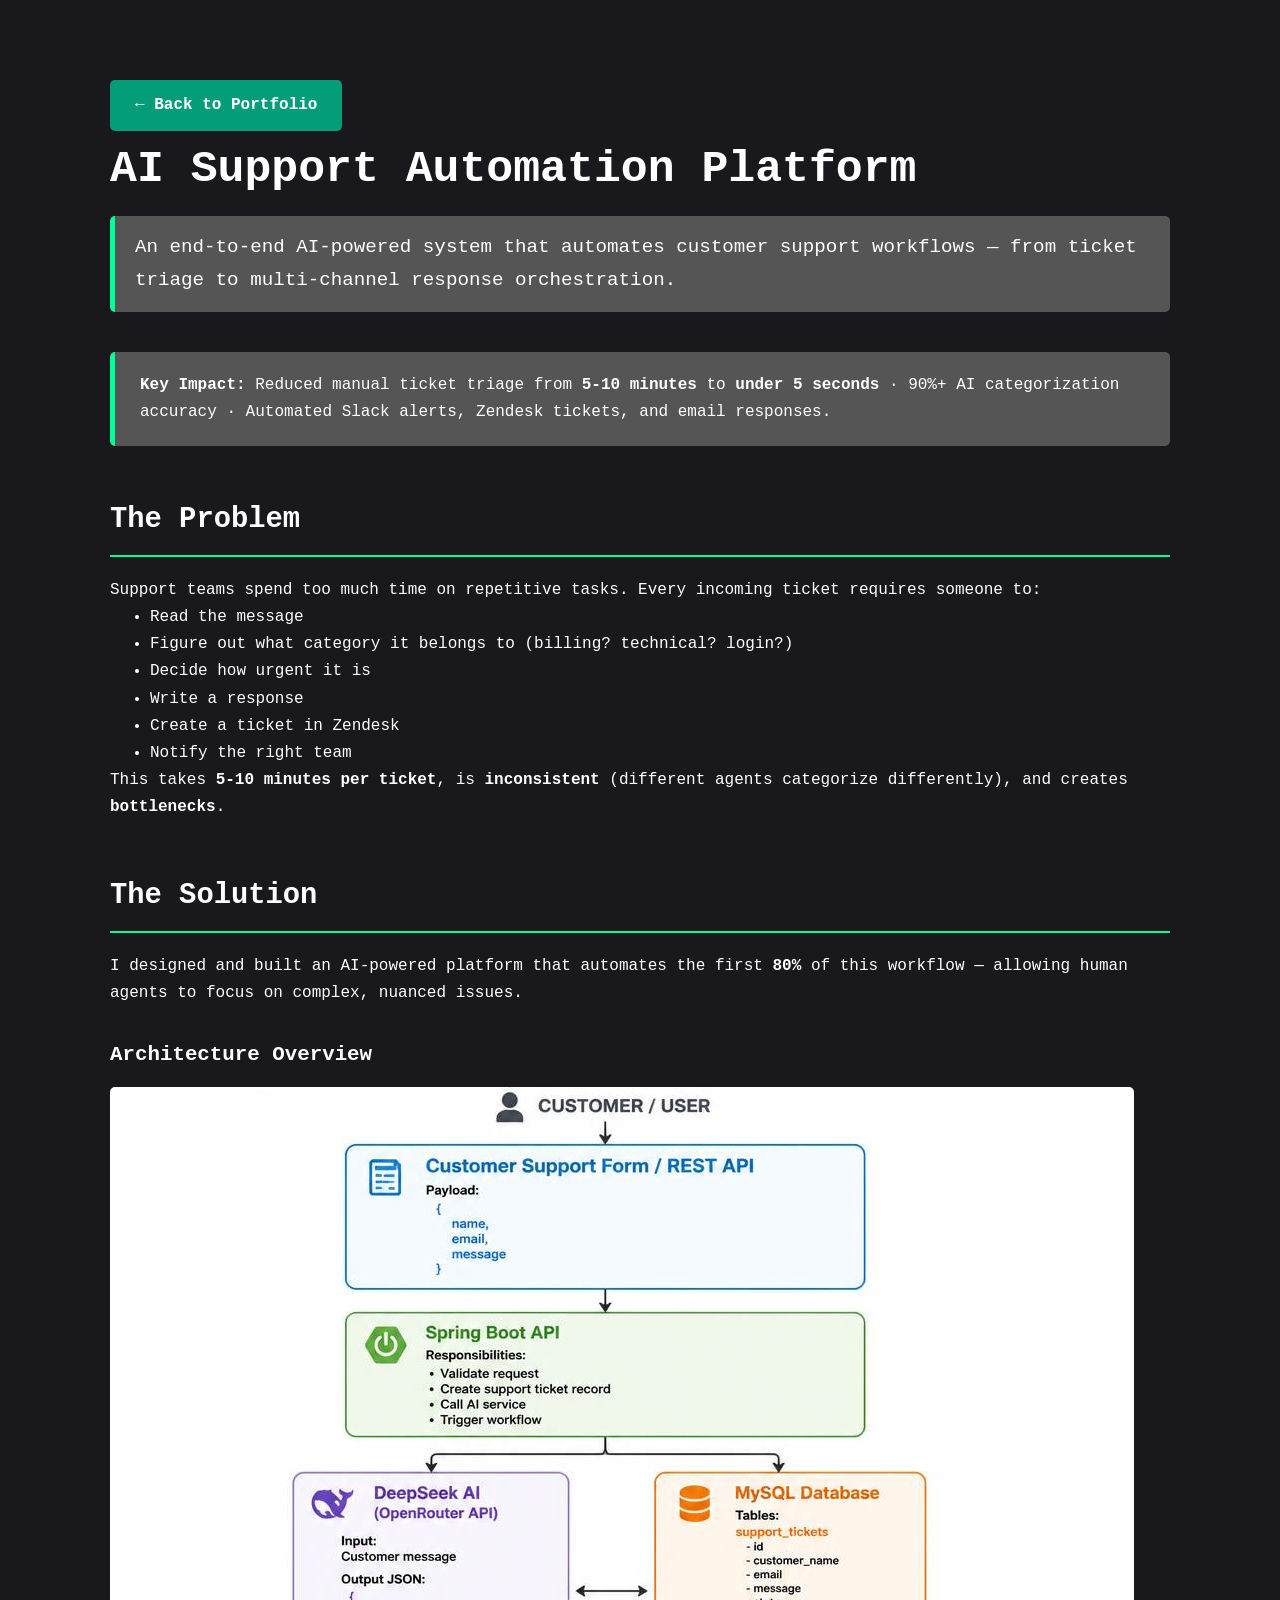
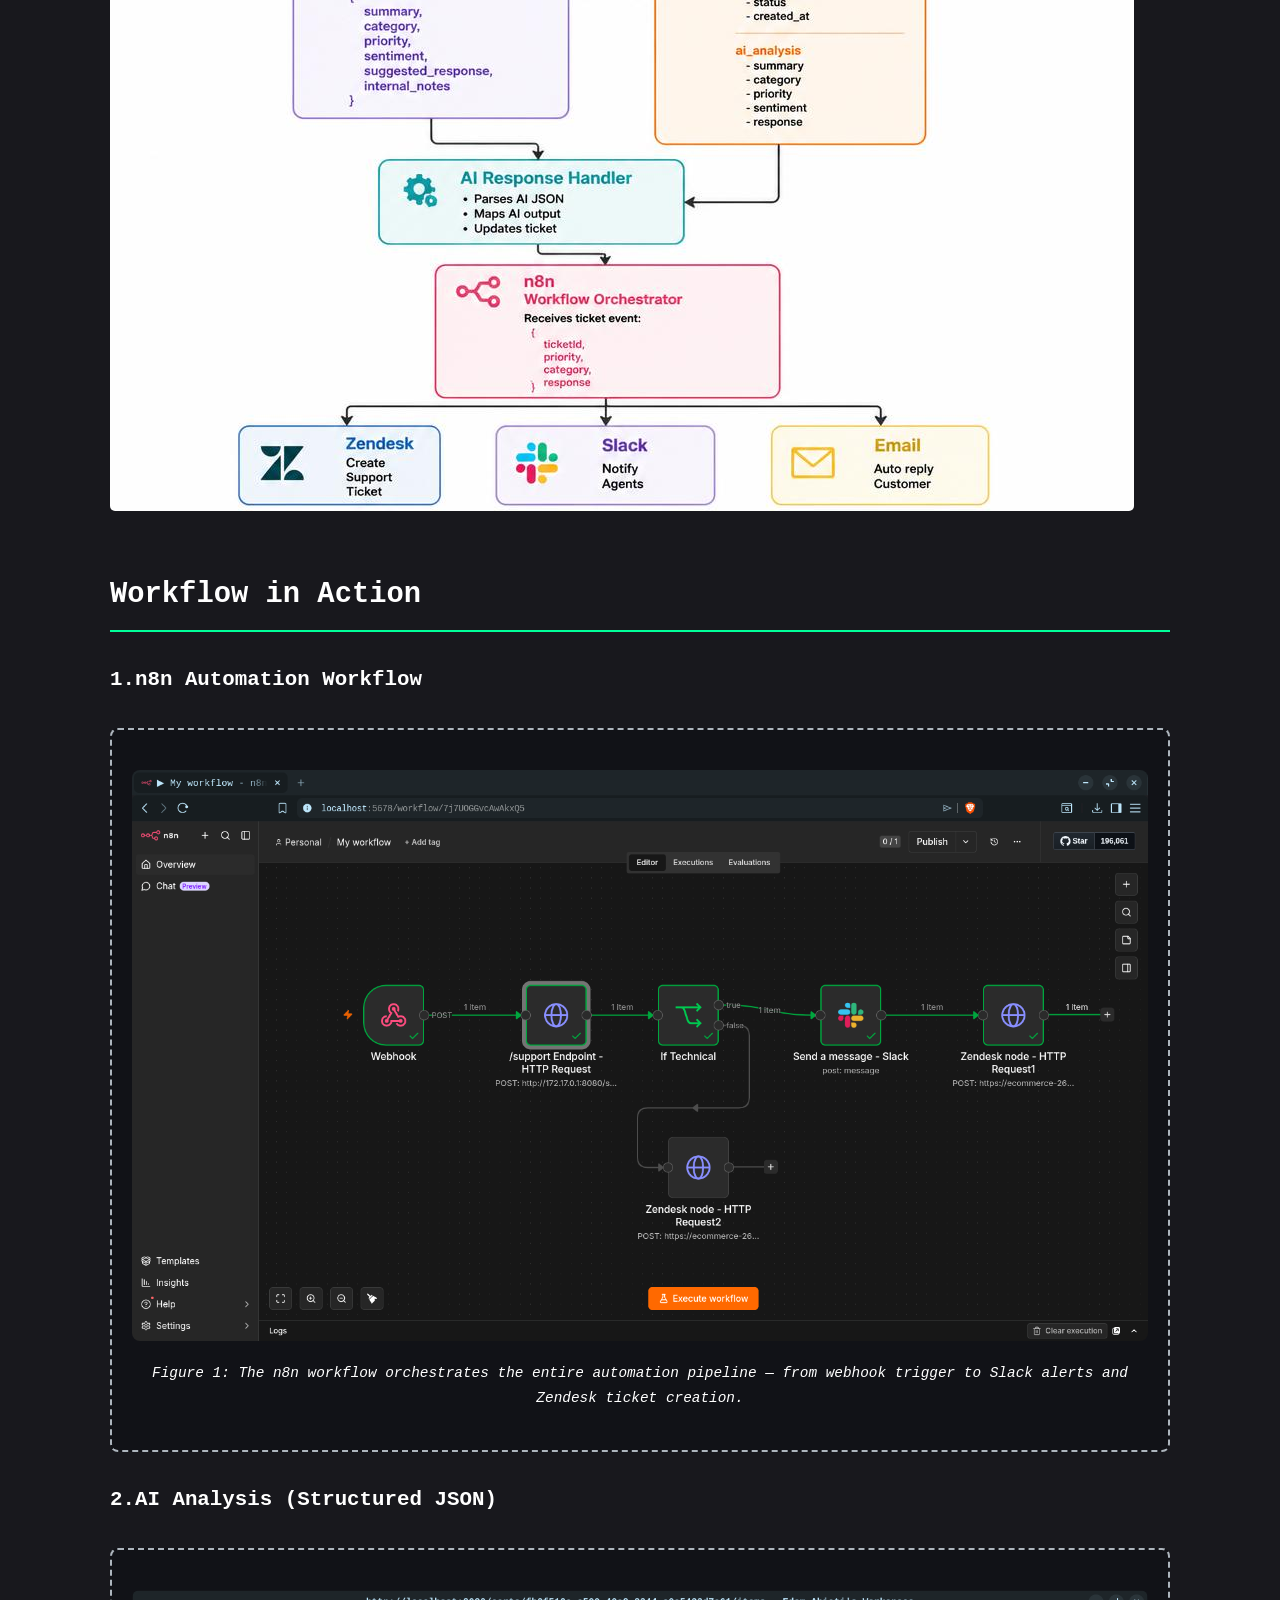
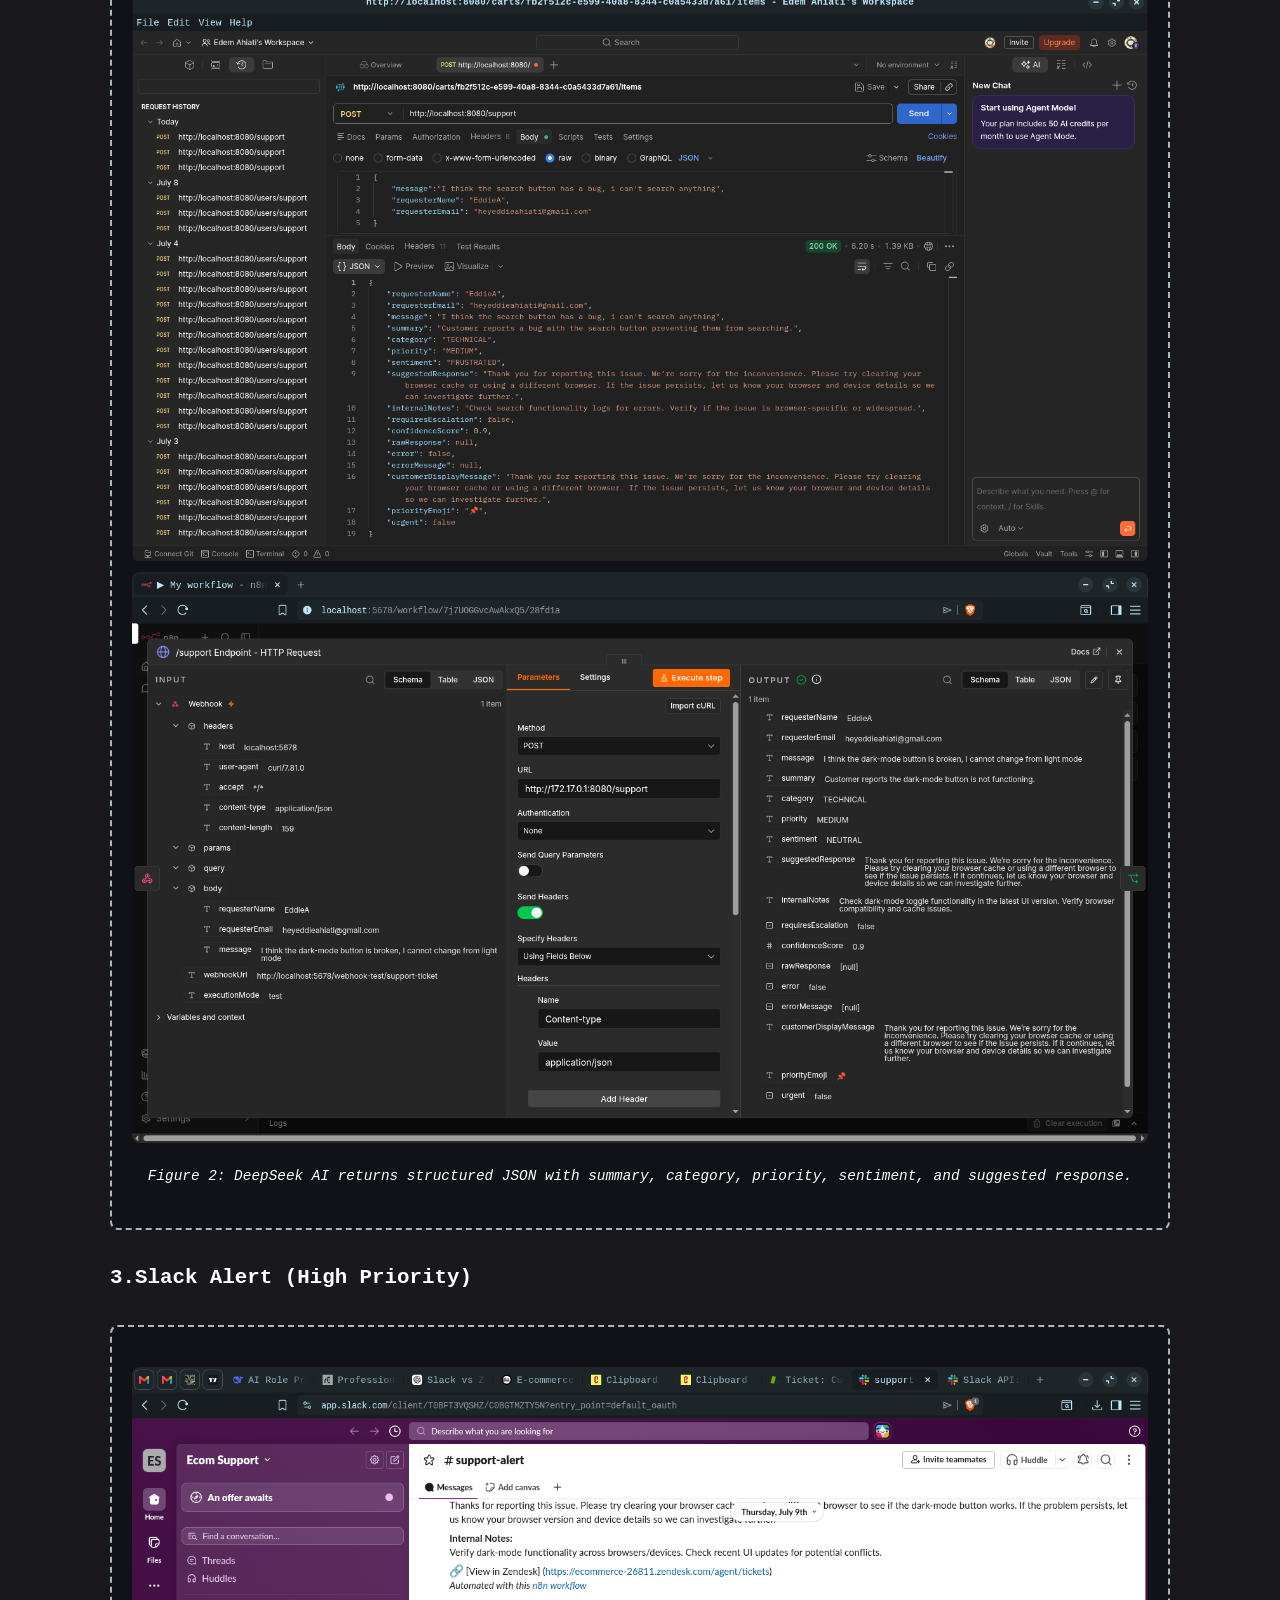
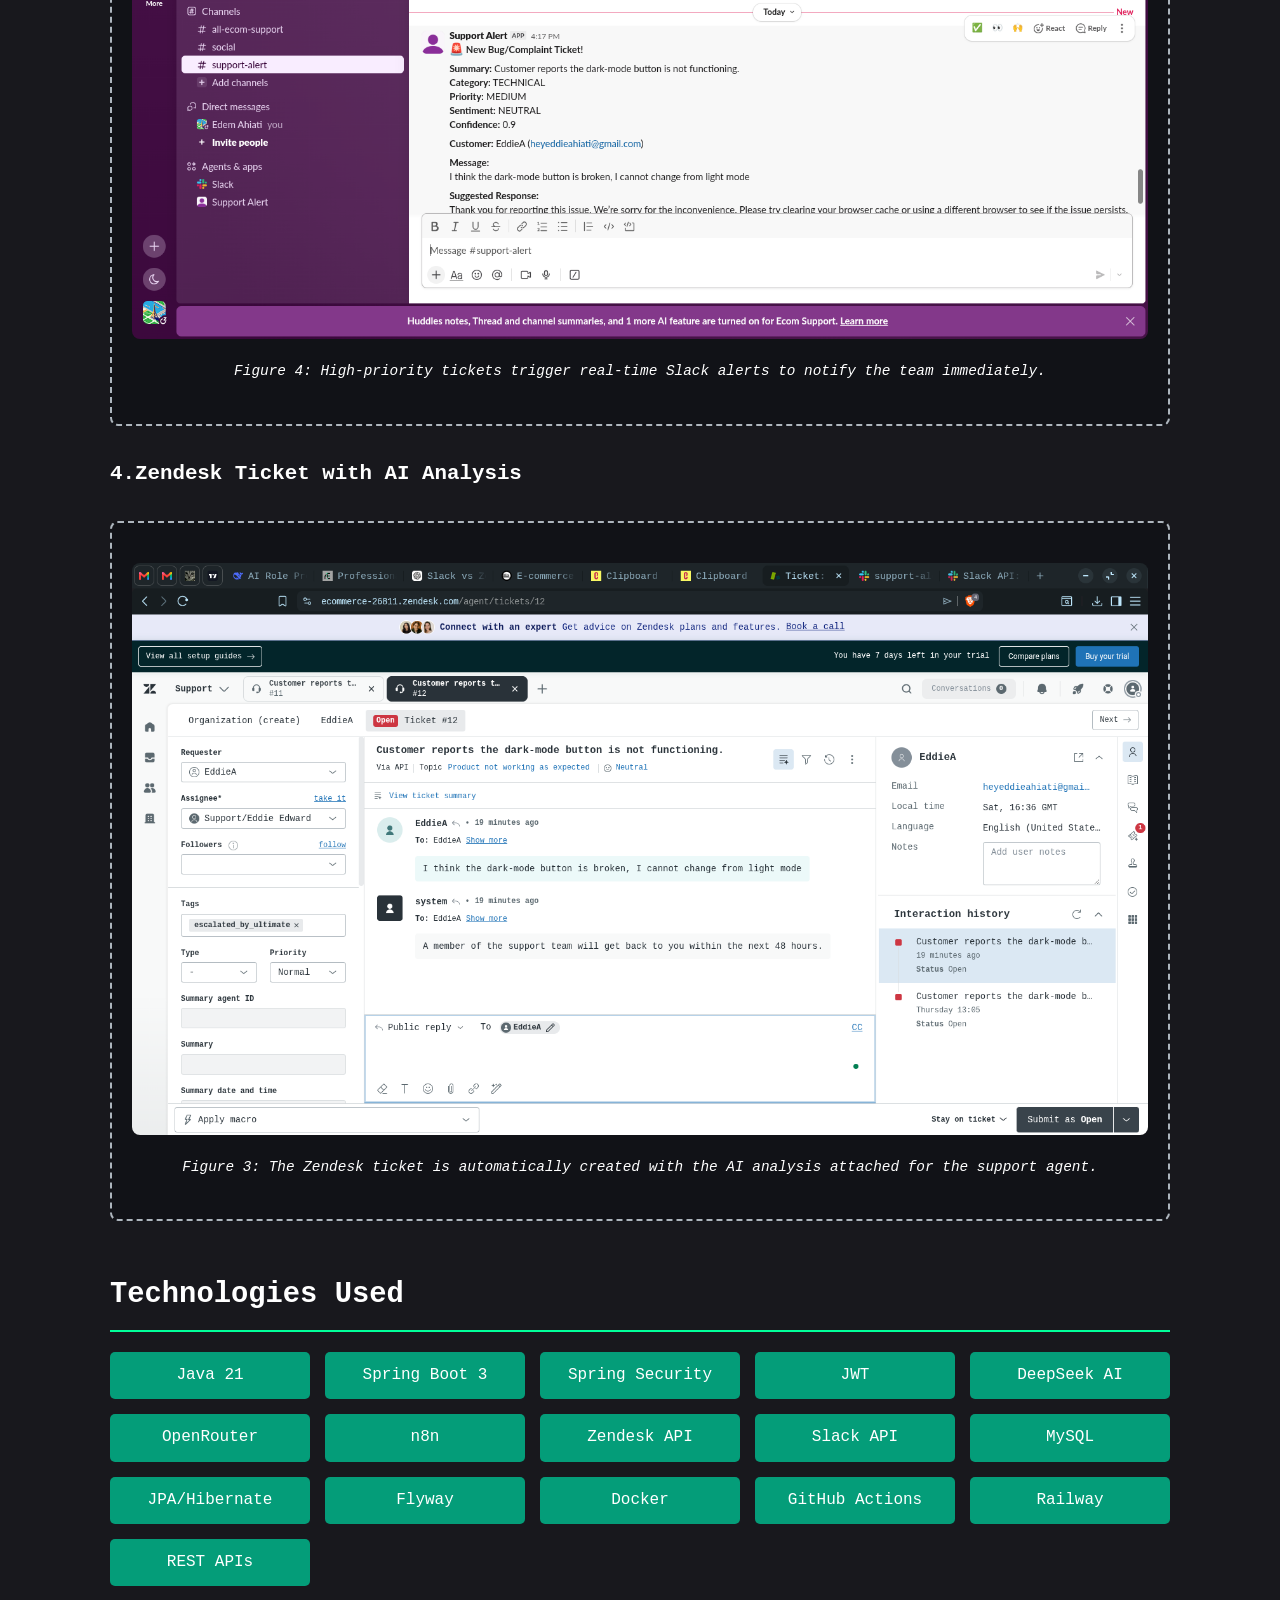
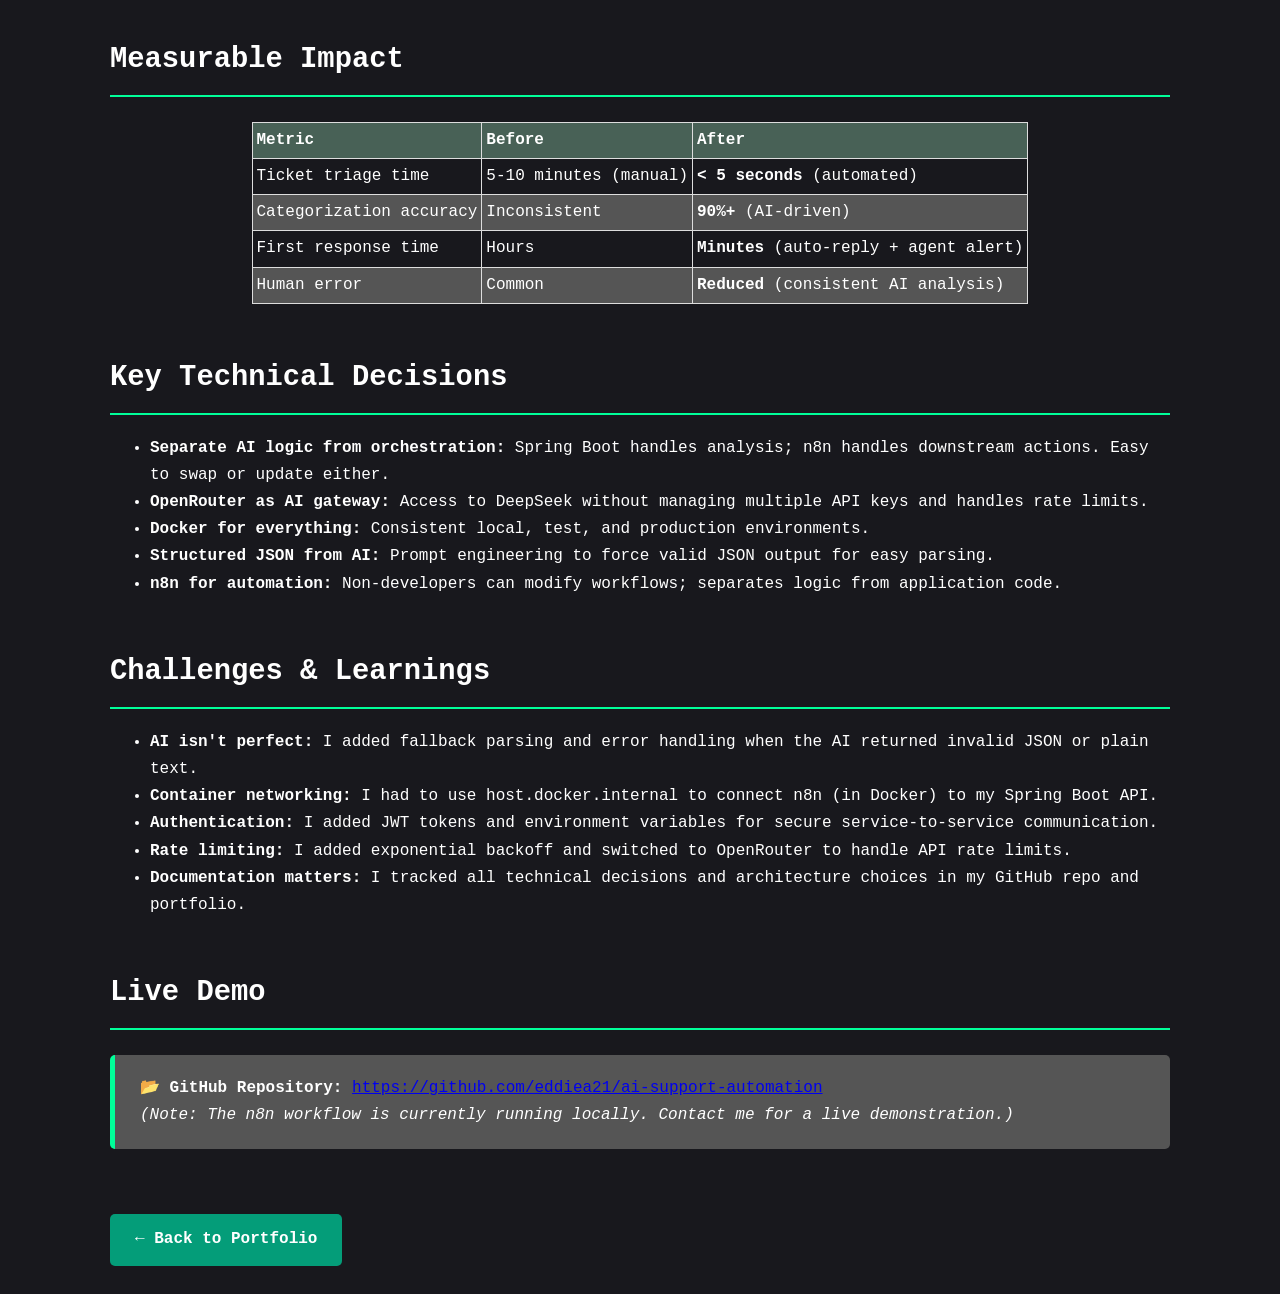
==== commit 83350fd9: "Adjust screen sizes" ====
--- a/case-study.html
+++ b/case-study.html
@@ -95,15 +95,15 @@
         }
 
         .impact-table {
-            width: 100%;
+            max-width: 100%;
             border-collapse: collapse;
-            margin: 25px 0;
+            margin: 25px auto;
         }
 
         .impact-table th,
         .impact-table td {
             border: 1px solid #ddd;
-            padding: 12px 15px;
+            padding: 4px 4px;
             text-align: left;
         }
 
@@ -134,6 +134,7 @@
 
         .architecture-diagram img{
             border-radius: 5px;
+            max-width: 100%;
         }
 
         /* Responsive */
@@ -212,7 +213,7 @@
         <!-- ============================================ -->
         <h2>Workflow in Action</h2>
         <!-- Screenshot 1: n8n Workflow -->
-        <h3>1. n8n Automation Workflow</h3>
+        <h3>1.n8n Automation Workflow</h3>
         <div class="screenshot-placeholder">
             <!-- REPLACE src WITH YOUR n8n WORKFLOW SCREENSHOT -->
             <img src="images/n8n-workflow.png" alt="n8n workflow showing webhook, HTTP request to Spring Boot, conditional logic, Slack, and Zendesk nodes">
@@ -220,7 +221,7 @@
         </div>
 
         <!-- Screenshot 2: AI JSON Response -->
-        <h3>2. AI Analysis (Structured JSON)</h3>
+        <h3>2.AI Analysis (Structured JSON)</h3>
         <div class="screenshot-placeholder">
             <!-- REPLACE src WITH YOUR AI JSON RESPONSE SCREENSHOT -->
             <img src="images/ai-json-response.png" alt="JSON response from DeepSeek AI showing summary, category, priority, sentiment, suggested response">
@@ -229,7 +230,7 @@
         </div>
 
         <!-- Screenshot 4: Slack Alert -->
-        <h3>3. Slack Alert (High Priority)</h3>
+        <h3>3.Slack Alert (High Priority)</h3>
         <div class="screenshot-placeholder">
             <!-- REPLACE src WITH YOUR SLACK ALERT SCREENSHOT -->
             <img src="images/slack-alert.png" alt="Slack notification showing high priority ticket alert">
@@ -237,7 +238,7 @@
         </div>
 
         <!-- Screenshot 3: Zendesk Ticket -->
-        <h3>4. Zendesk Ticket with AI Analysis</h3>
+        <h3>4.Zendesk Ticket with AI Analysis</h3>
         <div class="screenshot-placeholder">
             <!-- REPLACE src WITH YOUR ZENDESK TICKET SCREENSHOT -->
             <img src="images/zendesk-ticket.png" alt="Zendesk ticket showing AI analysis in the ticket body">
